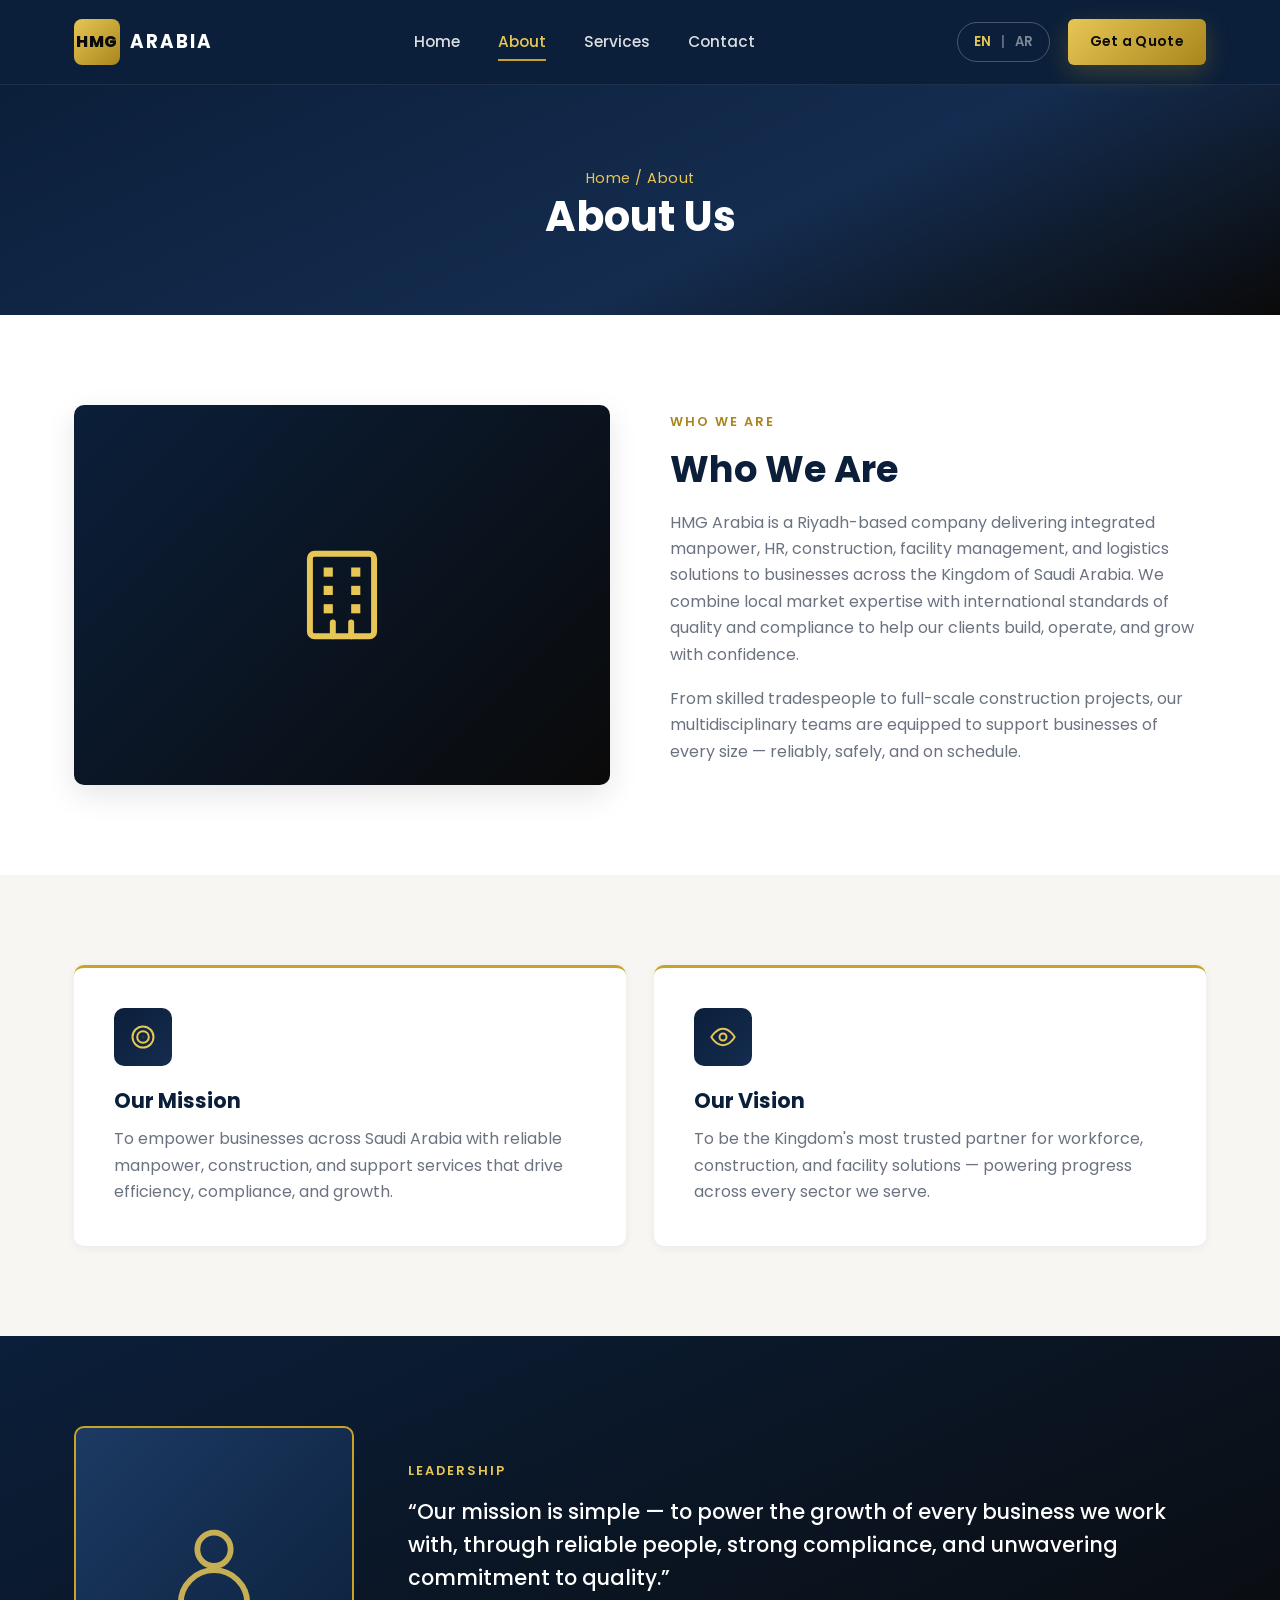
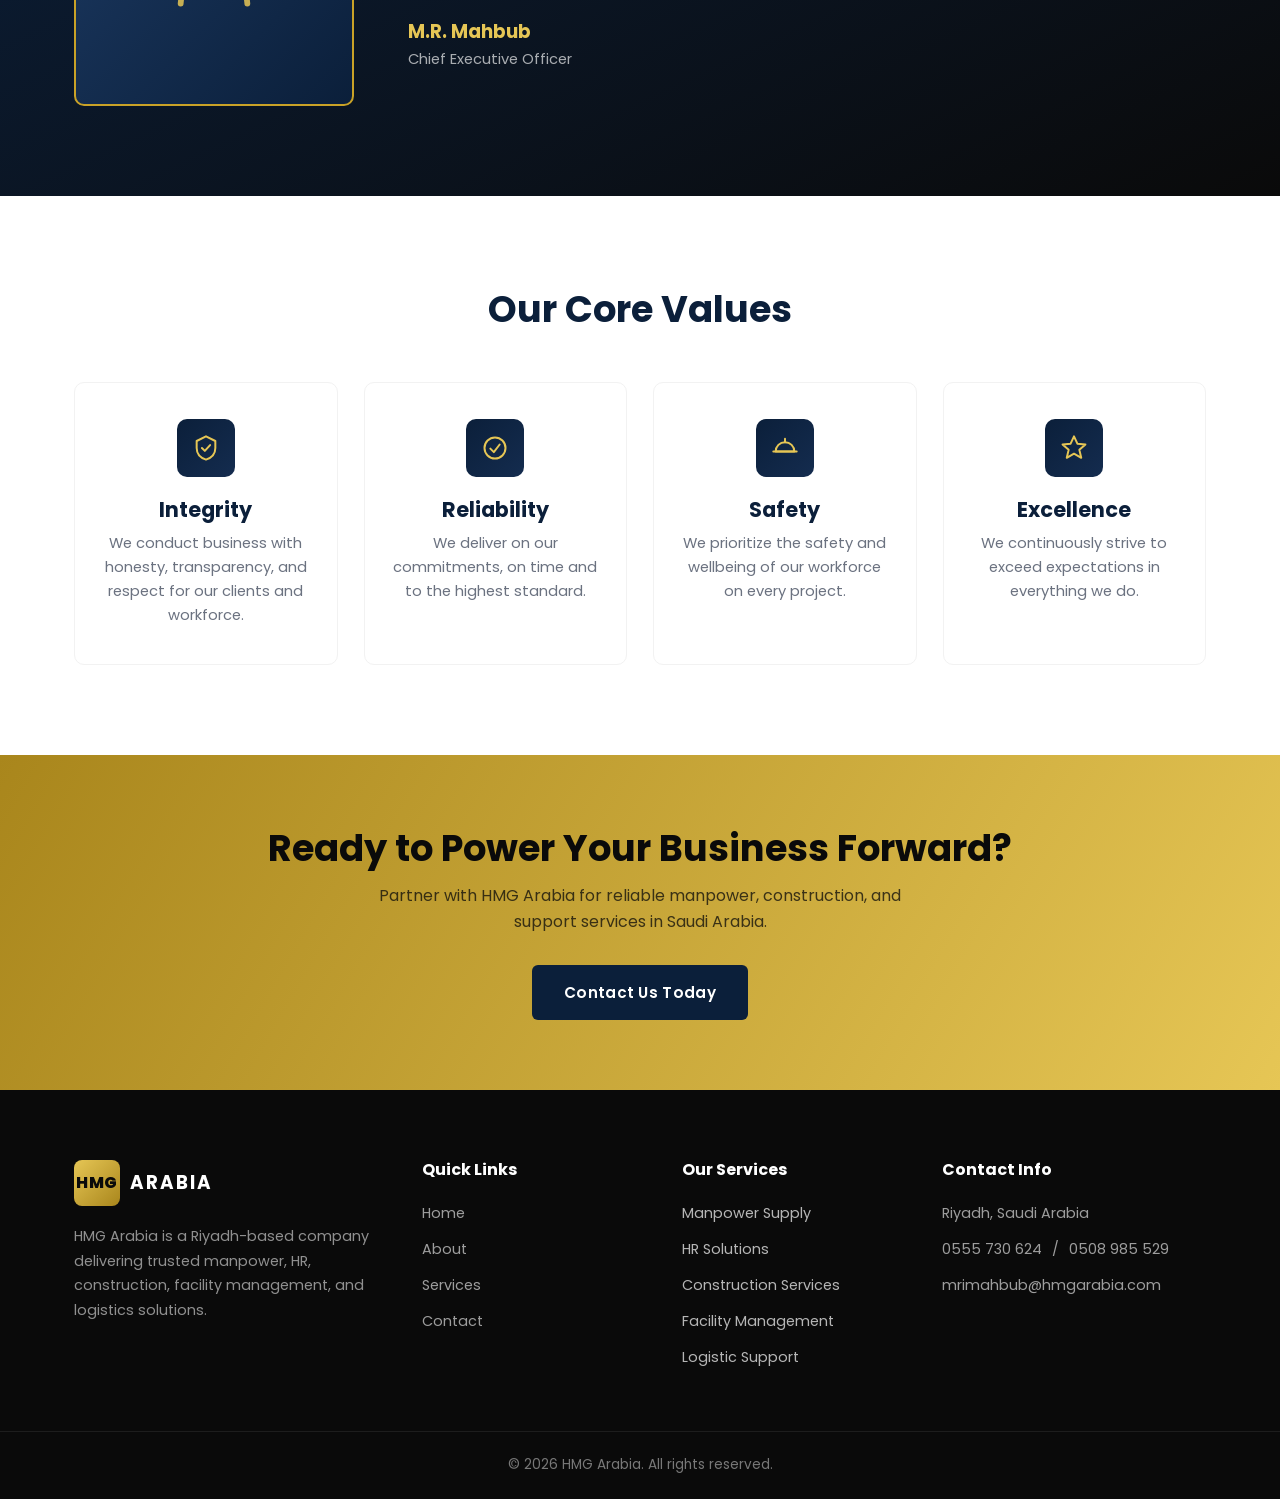
==== about.html @ bf12e7ab "Add HMG Arabia 4-page corporate website Home, About, Services, and Contact pages built with plain HT" ====
<!DOCTYPE html>
<html lang="en" dir="ltr" data-page-title="meta.title.about">
<head>
<meta charset="UTF-8" />
<meta name="viewport" content="width=device-width, initial-scale=1.0" />
<title>About Us | HMG Arabia</title>
<meta name="description" content="Learn about HMG Arabia, a Riyadh-based provider of manpower, HR, construction, facility management, and logistics services led by CEO M.R. Mahbub." />
<link rel="preconnect" href="https://fonts.googleapis.com" />
<link rel="preconnect" href="https://fonts.gstatic.com" crossorigin />
<link href="https://fonts.googleapis.com/css2?family=Poppins:wght@400;500;600;700;800&family=Cairo:wght@400;500;600;700;800&display=swap" rel="stylesheet" />
<link rel="stylesheet" href="css/style.css" />
</head>
<body>

<!-- Navbar -->
<header class="navbar" id="navbar">
  <div class="container navbar-inner">
    <a href="index.html" class="logo">
      <span class="logo-mark">HMG</span>
      <span class="logo-text">ARABIA</span>
    </a>
    <nav class="nav-links" id="navLinks">
      <a href="index.html" data-i18n="nav.home">Home</a>
      <a href="about.html" class="active" data-i18n="nav.about">About</a>
      <a href="services.html" data-i18n="nav.services">Services</a>
      <a href="contact.html" data-i18n="nav.contact">Contact</a>
    </nav>
    <div class="navbar-actions">
      <button class="lang-toggle" id="langToggle" aria-label="Toggle language">
        <span class="lang-option" data-lang="en">EN</span>
        <span class="lang-sep">|</span>
        <span class="lang-option" data-lang="ar">AR</span>
      </button>
      <a href="contact.html" class="btn btn-gold nav-cta" data-i18n="nav.getQuote">Get a Quote</a>
      <button class="hamburger" id="hamburger" aria-label="Menu">
        <span></span><span></span><span></span>
      </button>
    </div>
  </div>
</header>

<!-- Page header -->
<section class="page-header">
  <div class="container">
    <span class="breadcrumb" data-i18n="about.header.breadcrumb">Home / About</span>
    <h1 data-i18n="about.header.title">About Us</h1>
  </div>
</section>

<!-- Overview -->
<section class="overview">
  <div class="container overview-grid">
    <div class="overview-media">
      <svg viewBox="0 0 24 24" fill="none" stroke="#e6c655" stroke-width="1.3" stroke-linecap="round" stroke-linejoin="round" width="110" height="110">
        <rect x="5" y="3" width="14" height="18" rx="1"></rect>
        <rect x="8" y="6" width="2" height="2" fill="#e6c655" stroke="none"></rect>
        <rect x="14" y="6" width="2" height="2" fill="#e6c655" stroke="none"></rect>
        <rect x="8" y="10" width="2" height="2" fill="#e6c655" stroke="none"></rect>
        <rect x="14" y="10" width="2" height="2" fill="#e6c655" stroke="none"></rect>
        <rect x="8" y="14" width="2" height="2" fill="#e6c655" stroke="none"></rect>
        <rect x="14" y="14" width="2" height="2" fill="#e6c655" stroke="none"></rect>
        <line x1="10" y1="21" x2="10" y2="18"></line>
        <line x1="14" y1="21" x2="14" y2="18"></line>
      </svg>
    </div>
    <div class="overview-content">
      <span class="eyebrow" data-i18n="about.overview.title">Who We Are</span>
      <h2 data-i18n="about.overview.title">Who We Are</h2>
      <p data-i18n="about.overview.text1">HMG Arabia is a Riyadh-based company delivering integrated manpower, HR, construction, facility management, and logistics solutions to businesses across the Kingdom of Saudi Arabia. We combine local market expertise with international standards of quality and compliance to help our clients build, operate, and grow with confidence.</p>
      <p data-i18n="about.overview.text2">From skilled tradespeople to full-scale construction projects, our multidisciplinary teams are equipped to support businesses of every size — reliably, safely, and on schedule.</p>
    </div>
  </div>
</section>

<!-- Mission & Vision -->
<section class="mv-section">
  <div class="container mv-grid">
    <div class="mv-card">
      <div class="service-icon">
        <svg viewBox="0 0 24 24" fill="none" stroke="currentColor" stroke-width="1.7" stroke-linecap="round" stroke-linejoin="round">
          <circle cx="12" cy="12" r="9"></circle>
          <circle cx="12" cy="12" r="5"></circle>
          <circle cx="12" cy="12" r="1.4" fill="currentColor" stroke="none"></circle>
        </svg>
      </div>
      <h3 data-i18n="about.mission.title">Our Mission</h3>
      <p data-i18n="about.mission.text">To empower businesses across Saudi Arabia with reliable manpower, construction, and support services that drive efficiency, compliance, and growth.</p>
    </div>
    <div class="mv-card">
      <div class="service-icon">
        <svg viewBox="0 0 24 24" fill="none" stroke="currentColor" stroke-width="1.7" stroke-linecap="round" stroke-linejoin="round">
          <path d="M2 12s4-7 10-7 10 7 10 7-4 7-10 7-10-7-10-7z"></path>
          <circle cx="12" cy="12" r="3"></circle>
        </svg>
      </div>
      <h3 data-i18n="about.vision.title">Our Vision</h3>
      <p data-i18n="about.vision.text">To be the Kingdom's most trusted partner for workforce, construction, and facility solutions — powering progress across every sector we serve.</p>
    </div>
  </div>
</section>

<!-- CEO -->
<section class="ceo-section">
  <div class="container ceo-grid">
    <div class="ceo-photo">
      <svg viewBox="0 0 24 24" fill="none" stroke="currentColor" stroke-width="1.4" stroke-linecap="round" stroke-linejoin="round">
        <circle cx="12" cy="8" r="4"></circle>
        <path d="M4 21c0-4.4 3.6-8 8-8s8 3.6 8 8"></path>
      </svg>
    </div>
    <div class="ceo-content">
      <span class="ceo-label" data-i18n="about.ceo.label">Leadership</span>
      <p class="ceo-quote" data-i18n="about.ceo.quote">&ldquo;Our mission is simple — to power the growth of every business we work with, through reliable people, strong compliance, and unwavering commitment to quality.&rdquo;</p>
      <div class="ceo-name" data-i18n="about.ceo.name">M.R. Mahbub</div>
      <div class="ceo-title" data-i18n="about.ceo.title">Chief Executive Officer</div>
    </div>
  </div>
</section>

<!-- Core values -->
<section class="values-section">
  <div class="container">
    <div class="section-head">
      <h2 data-i18n="about.values.title">Our Core Values</h2>
    </div>
    <div class="values-grid">
      <div class="value-card">
        <div class="service-icon">
          <svg viewBox="0 0 24 24" fill="none" stroke="currentColor" stroke-width="1.7" stroke-linecap="round" stroke-linejoin="round">
            <path d="M12 2l8 4v6c0 5-3.5 8.5-8 10-4.5-1.5-8-5-8-10V6l8-4z"></path>
            <polyline points="8.5 12 11 14.5 15.5 9.5"></polyline>
          </svg>
        </div>
        <h3 data-i18n="about.values.items.0.title">Integrity</h3>
        <p data-i18n="about.values.items.0.desc">We conduct business with honesty, transparency, and respect for our clients and workforce.</p>
      </div>
      <div class="value-card">
        <div class="service-icon">
          <svg viewBox="0 0 24 24" fill="none" stroke="currentColor" stroke-width="1.7" stroke-linecap="round" stroke-linejoin="round">
            <circle cx="12" cy="12" r="9"></circle>
            <polyline points="8 12.5 11 15.5 16 9"></polyline>
          </svg>
        </div>
        <h3 data-i18n="about.values.items.1.title">Reliability</h3>
        <p data-i18n="about.values.items.1.desc">We deliver on our commitments, on time and to the highest standard.</p>
      </div>
      <div class="value-card">
        <div class="service-icon">
          <svg viewBox="0 0 24 24" fill="none" stroke="currentColor" stroke-width="1.7" stroke-linecap="round" stroke-linejoin="round">
            <path d="M4 15a8 8 0 0 1 16 0z"></path>
            <line x1="2" y1="15" x2="22" y2="15"></line>
            <line x1="12" y1="4" x2="12" y2="7"></line>
          </svg>
        </div>
        <h3 data-i18n="about.values.items.2.title">Safety</h3>
        <p data-i18n="about.values.items.2.desc">We prioritize the safety and wellbeing of our workforce on every project.</p>
      </div>
      <div class="value-card">
        <div class="service-icon">
          <svg viewBox="0 0 24 24" fill="none" stroke="currentColor" stroke-width="1.7" stroke-linecap="round" stroke-linejoin="round">
            <path d="M12 2l2.9 6.3 6.9.7-5.2 4.6 1.6 6.8L12 16.9 5.8 20.4l1.6-6.8L2.2 9l6.9-.7L12 2z"></path>
          </svg>
        </div>
        <h3 data-i18n="about.values.items.3.title">Excellence</h3>
        <p data-i18n="about.values.items.3.desc">We continuously strive to exceed expectations in everything we do.</p>
      </div>
    </div>
  </div>
</section>

<!-- CTA -->
<section class="cta-banner">
  <div class="container">
    <h2 data-i18n="home.cta.title">Ready to Power Your Business Forward?</h2>
    <p data-i18n="home.cta.subtitle">Partner with HMG Arabia for reliable manpower, construction, and support services in Saudi Arabia.</p>
    <a href="contact.html" class="btn btn-navy" data-i18n="home.cta.button">Contact Us Today</a>
  </div>
</section>

<!-- Footer -->
<footer class="site-footer">
  <div class="container footer-grid">
    <div class="footer-col footer-brand">
      <div class="logo">
        <span class="logo-mark">HMG</span>
        <span class="logo-text">ARABIA</span>
      </div>
      <p data-i18n="footer.description">HMG Arabia is a Riyadh-based company delivering trusted manpower, HR, construction, facility management, and logistics solutions.</p>
    </div>
    <div class="footer-col">
      <h4 data-i18n="footer.quickLinks">Quick Links</h4>
      <ul>
        <li><a href="index.html" data-i18n="nav.home">Home</a></li>
        <li><a href="about.html" data-i18n="nav.about">About</a></li>
        <li><a href="services.html" data-i18n="nav.services">Services</a></li>
        <li><a href="contact.html" data-i18n="nav.contact">Contact</a></li>
      </ul>
    </div>
    <div class="footer-col">
      <h4 data-i18n="footer.ourServices">Our Services</h4>
      <ul>
        <li data-i18n="home.services.items.0.title">Manpower Supply</li>
        <li data-i18n="home.services.items.1.title">HR Solutions</li>
        <li data-i18n="home.services.items.2.title">Construction Services</li>
        <li data-i18n="home.services.items.3.title">Facility Management</li>
        <li data-i18n="home.services.items.4.title">Logistic Support</li>
      </ul>
    </div>
    <div class="footer-col">
      <h4 data-i18n="footer.contactInfo">Contact Info</h4>
      <ul class="footer-contact">
        <li><span data-i18n="contact.info.address">Riyadh, Saudi Arabia</span></li>
        <li><a href="tel:0555730624">0555 730 624</a> / <a href="tel:0508985529">0508 985 529</a></li>
        <li><a href="mailto:mrimahbub@hmgarabia.com">mrimahbub@hmgarabia.com</a></li>
      </ul>
    </div>
  </div>
  <div class="footer-bottom">
    <p>&copy; <span id="year"></span> HMG Arabia. <span data-i18n="footer.rights">All rights reserved.</span></p>
  </div>
</footer>

<script src="js/translations.js"></script>
<script src="js/main.js"></script>
</body>
</html>
---- css/style.css ----
/* ===========================
   HMG Arabia — Stylesheet
   =========================== */

:root {
  --gold: #c9a227;
  --gold-light: #e6c655;
  --gold-dark: #a9861c;
  --navy: #0b1f3a;
  --navy-light: #142c4f;
  --navy-lighter: #1c3a63;
  --black: #0a0a0a;
  --white: #ffffff;
  --off-white: #f7f6f3;
  --gray-100: #f2f2f2;
  --gray-300: #d9d9d9;
  --text-muted: #6b7280;
  --text-body: #333333;
  --shadow-sm: 0 2px 10px rgba(10, 10, 10, 0.06);
  --shadow-md: 0 10px 30px rgba(10, 10, 10, 0.1);
  --shadow-gold: 0 8px 24px rgba(201, 162, 39, 0.25);
  --radius: 10px;
  --container-width: 1180px;
  --font-en: "Poppins", "Segoe UI", Tahoma, Arial, sans-serif;
  --font-ar: "Cairo", "Segoe UI", Tahoma, Arial, sans-serif;
  --transition: all 0.25s ease;
}

* {
  margin: 0;
  padding: 0;
  box-sizing: border-box;
}

html {
  scroll-behavior: smooth;
}

body {
  font-family: var(--font-en);
  color: var(--text-body);
  background: var(--white);
  line-height: 1.65;
  overflow-x: hidden;
}

html[dir="rtl"] body {
  font-family: var(--font-ar);
}

img {
  max-width: 100%;
  display: block;
}

a {
  text-decoration: none;
  color: inherit;
}

ul {
  list-style: none;
}

button {
  font-family: inherit;
  cursor: pointer;
  border: none;
  background: none;
}

input,
textarea {
  font-family: inherit;
}

.container {
  width: 100%;
  max-width: var(--container-width);
  margin: 0 auto;
  padding: 0 24px;
}

section {
  padding: 90px 0;
}

.section-head {
  text-align: center;
  max-width: 640px;
  margin: 0 auto 50px;
}

.eyebrow {
  display: inline-block;
  color: var(--gold-dark);
  font-weight: 600;
  font-size: 0.8rem;
  letter-spacing: 2px;
  text-transform: uppercase;
  margin-bottom: 14px;
}

h1, h2, h3, h4 {
  color: var(--navy);
  font-weight: 700;
  line-height: 1.25;
}

h1 { font-size: 3.1rem; }
h2 { font-size: 2.3rem; }
h3 { font-size: 1.3rem; }

.section-head h2 {
  margin-bottom: 14px;
}

.section-head p {
  color: var(--text-muted);
  font-size: 1.05rem;
}

.text-white { color: var(--white); }

/* ===== Buttons ===== */
.btn {
  display: inline-flex;
  align-items: center;
  justify-content: center;
  gap: 8px;
  padding: 15px 32px;
  border-radius: 6px;
  font-weight: 600;
  font-size: 0.95rem;
  letter-spacing: 0.3px;
  transition: var(--transition);
  white-space: nowrap;
}

.btn-gold {
  background: linear-gradient(135deg, var(--gold-light), var(--gold-dark));
  color: var(--black);
  box-shadow: var(--shadow-gold);
}

.btn-gold:hover {
  transform: translateY(-2px);
  box-shadow: 0 12px 28px rgba(201, 162, 39, 0.35);
}

.btn-outline {
  background: transparent;
  color: var(--white);
  border: 1.5px solid rgba(255, 255, 255, 0.5);
}

.btn-outline:hover {
  border-color: var(--gold-light);
  color: var(--gold-light);
}

.btn-navy {
  background: var(--navy);
  color: var(--white);
}

.btn-navy:hover {
  background: var(--navy-light);
}

.btn-block {
  width: 100%;
}

/* ===== Navbar ===== */
.navbar {
  position: sticky;
  top: 0;
  z-index: 1000;
  background: var(--navy);
  border-bottom: 1px solid rgba(255, 255, 255, 0.08);
  transition: var(--transition);
}

.navbar.scrolled {
  box-shadow: var(--shadow-md);
}

.navbar-inner {
  display: flex;
  align-items: center;
  justify-content: space-between;
  height: 84px;
}

.logo {
  display: flex;
  align-items: center;
  gap: 10px;
}

.logo-mark {
  display: flex;
  align-items: center;
  justify-content: center;
  width: 46px;
  height: 46px;
  border-radius: 8px;
  background: linear-gradient(135deg, var(--gold-light), var(--gold-dark));
  color: var(--black);
  font-weight: 800;
  font-size: 1rem;
  letter-spacing: 0.5px;
}

.logo-text {
  color: var(--white);
  font-weight: 700;
  font-size: 1.15rem;
  letter-spacing: 2px;
}

.nav-links {
  display: flex;
  align-items: center;
  gap: 38px;
}

.nav-links a {
  color: rgba(255, 255, 255, 0.85);
  font-weight: 500;
  font-size: 0.96rem;
  position: relative;
  padding: 6px 0;
  transition: var(--transition);
}

.nav-links a::after {
  content: "";
  position: absolute;
  bottom: 0;
  left: 0;
  width: 0;
  height: 2px;
  background: var(--gold);
  transition: width 0.25s ease;
}

.nav-links a:hover,
.nav-links a.active {
  color: var(--gold-light);
}

.nav-links a:hover::after,
.nav-links a.active::after {
  width: 100%;
}

.navbar-actions {
  display: flex;
  align-items: center;
  gap: 18px;
}

.lang-toggle {
  display: flex;
  align-items: center;
  gap: 6px;
  padding: 7px 12px;
  border: 1px solid rgba(255, 255, 255, 0.25);
  border-radius: 30px;
  color: rgba(255, 255, 255, 0.85);
  font-size: 0.82rem;
  font-weight: 600;
}

.lang-toggle:hover {
  border-color: var(--gold);
}

.lang-option {
  padding: 2px 4px;
  opacity: 0.55;
  transition: var(--transition);
}

.lang-option.active {
  opacity: 1;
  color: var(--gold-light);
}

.lang-sep {
  opacity: 0.4;
}

.nav-cta {
  padding: 11px 22px;
  font-size: 0.88rem;
}

.hamburger {
  display: none;
  flex-direction: column;
  gap: 5px;
  width: 30px;
  padding: 4px;
}

.hamburger span {
  display: block;
  height: 2px;
  width: 100%;
  background: var(--white);
  transition: var(--transition);
}

.hamburger.open span:nth-child(1) { transform: translateY(7px) rotate(45deg); }
.hamburger.open span:nth-child(2) { opacity: 0; }
.hamburger.open span:nth-child(3) { transform: translateY(-7px) rotate(-45deg); }

/* ===== Hero (Home) ===== */
.hero {
  position: relative;
  background: linear-gradient(155deg, var(--navy) 0%, var(--navy-light) 55%, var(--black) 100%);
  color: var(--white);
  padding: 130px 0 150px;
  overflow: hidden;
}

.hero::before {
  content: "";
  position: absolute;
  top: -120px;
  right: -120px;
  width: 420px;
  height: 420px;
  border-radius: 50%;
  background: radial-gradient(circle, rgba(201, 162, 39, 0.25), transparent 70%);
}

.hero::after {
  content: "";
  position: absolute;
  bottom: -160px;
  left: -100px;
  width: 380px;
  height: 380px;
  border-radius: 50%;
  background: radial-gradient(circle, rgba(201, 162, 39, 0.12), transparent 70%);
}

.hero-inner {
  position: relative;
  z-index: 2;
  max-width: 760px;
}

.hero .eyebrow {
  color: var(--gold-light);
}

.hero h1 {
  color: var(--white);
  font-size: 3.4rem;
  margin-bottom: 22px;
}

.hero h1 .accent {
  color: var(--gold-light);
}

.hero p {
  font-size: 1.15rem;
  color: rgba(255, 255, 255, 0.82);
  max-width: 600px;
  margin-bottom: 38px;
}

.hero-actions {
  display: flex;
  gap: 18px;
  flex-wrap: wrap;
}

/* ===== Page Header (inner pages) ===== */
.page-header {
  background: linear-gradient(155deg, var(--navy) 0%, var(--navy-light) 60%, var(--black) 100%);
  color: var(--white);
  padding: 80px 0 60px;
  text-align: center;
}

.page-header h1 {
  color: var(--white);
  font-size: 2.6rem;
  margin-bottom: 12px;
}

.breadcrumb {
  color: var(--gold-light);
  font-size: 0.9rem;
  letter-spacing: 0.5px;
}

.page-header .page-subtitle {
  color: rgba(255, 255, 255, 0.78);
  max-width: 560px;
  margin: 16px auto 0;
}

/* ===== Home: About preview ===== */
.about-preview {
  background: var(--off-white);
}

.about-preview-grid {
  display: grid;
  grid-template-columns: 1fr 1fr;
  gap: 60px;
  align-items: center;
}

.about-preview-media {
  position: relative;
  height: 340px;
  border-radius: var(--radius);
  background: linear-gradient(135deg, var(--navy), var(--navy-light));
  display: flex;
  align-items: center;
  justify-content: center;
  overflow: hidden;
  box-shadow: var(--shadow-md);
}

.about-preview-media .badge-years {
  position: absolute;
  bottom: 22px;
  inset-inline-start: 22px;
  background: var(--white);
  border-radius: 8px;
  padding: 16px 22px;
  box-shadow: var(--shadow-md);
  text-align: center;
}

.badge-years strong {
  display: block;
  font-size: 1.7rem;
  color: var(--gold-dark);
}

.badge-years span {
  font-size: 0.8rem;
  color: var(--text-muted);
}

.icon-xl svg {
  width: 96px;
  height: 96px;
  stroke: var(--gold-light);
  opacity: 0.85;
}

.about-preview-content h2 {
  margin-bottom: 18px;
}

.about-preview-content p {
  color: var(--text-muted);
  margin-bottom: 26px;
}

/* ===== Services grid (Home preview) ===== */
.services-grid {
  display: grid;
  grid-template-columns: repeat(3, 1fr);
  gap: 28px;
}

.service-card {
  background: var(--white);
  border: 1px solid var(--gray-100);
  border-radius: var(--radius);
  padding: 36px 30px;
  box-shadow: var(--shadow-sm);
  transition: var(--transition);
}

.service-card:hover {
  transform: translateY(-6px);
  box-shadow: var(--shadow-md);
  border-color: var(--gold-light);
}

.service-icon {
  width: 58px;
  height: 58px;
  border-radius: 10px;
  background: linear-gradient(135deg, var(--navy), var(--navy-light));
  display: flex;
  align-items: center;
  justify-content: center;
  margin-bottom: 20px;
}

.service-icon svg {
  width: 28px;
  height: 28px;
  stroke: var(--gold-light);
}

.service-card h3 {
  margin-bottom: 10px;
}

.service-card p {
  color: var(--text-muted);
  font-size: 0.95rem;
}

.services-preview-footer {
  text-align: center;
  margin-top: 44px;
}

/* ===== Why choose us ===== */
.why-section {
  background: var(--navy);
  color: var(--white);
}

.why-section .section-head h2 {
  color: var(--white);
}

.why-section .section-head p {
  color: rgba(255, 255, 255, 0.7);
}

.why-grid {
  display: grid;
  grid-template-columns: repeat(4, 1fr);
  gap: 26px;
}

.why-card {
  text-align: center;
  padding: 34px 20px;
  border-radius: var(--radius);
  background: rgba(255, 255, 255, 0.04);
  border: 1px solid rgba(255, 255, 255, 0.08);
  transition: var(--transition);
}

.why-card:hover {
  background: rgba(201, 162, 39, 0.08);
  border-color: var(--gold);
}

.why-number {
  display: inline-flex;
  align-items: center;
  justify-content: center;
  width: 44px;
  height: 44px;
  border-radius: 50%;
  border: 1.5px solid var(--gold);
  color: var(--gold-light);
  font-weight: 700;
  margin-bottom: 18px;
}

.why-card h3 {
  color: var(--white);
  font-size: 1.1rem;
  margin-bottom: 10px;
}

.why-card p {
  color: rgba(255, 255, 255, 0.65);
  font-size: 0.92rem;
}

/* ===== CTA banner ===== */
.cta-banner {
  background: linear-gradient(120deg, var(--gold-dark), var(--gold-light));
  text-align: center;
  padding: 70px 0;
}

.cta-banner h2 {
  color: var(--black);
  margin-bottom: 12px;
}

.cta-banner p {
  color: rgba(10, 10, 10, 0.75);
  max-width: 560px;
  margin: 0 auto 30px;
}

/* ===== About page ===== */
.overview-grid {
  display: grid;
  grid-template-columns: 1fr 1fr;
  gap: 60px;
  align-items: center;
}

.overview-content h2 {
  margin-bottom: 18px;
}

.overview-content p {
  color: var(--text-muted);
  margin-bottom: 18px;
}

.overview-media {
  height: 380px;
  border-radius: var(--radius);
  background: linear-gradient(135deg, var(--navy), var(--black));
  display: flex;
  align-items: center;
  justify-content: center;
  box-shadow: var(--shadow-md);
}

.mv-section {
  background: var(--off-white);
}

.mv-grid {
  display: grid;
  grid-template-columns: 1fr 1fr;
  gap: 28px;
}

.mv-card {
  background: var(--white);
  border-top: 3px solid var(--gold);
  border-radius: var(--radius);
  padding: 40px;
  box-shadow: var(--shadow-sm);
}

.mv-card .service-icon {
  margin-bottom: 22px;
}

.mv-card h3 {
  margin-bottom: 12px;
}

.mv-card p {
  color: var(--text-muted);
}

/* ===== CEO section ===== */
.ceo-section {
  background: linear-gradient(155deg, var(--navy), var(--black));
  color: var(--white);
}

.ceo-grid {
  display: grid;
  grid-template-columns: 280px 1fr;
  gap: 54px;
  align-items: center;
}

.ceo-photo {
  width: 100%;
  aspect-ratio: 1 / 1;
  border-radius: var(--radius);
  background: linear-gradient(135deg, var(--navy-lighter), var(--navy));
  border: 2px solid var(--gold);
  display: flex;
  align-items: center;
  justify-content: center;
}

.ceo-photo svg {
  width: 100px;
  height: 100px;
  stroke: var(--gold-light);
  opacity: 0.85;
}

.ceo-label {
  color: var(--gold-light);
  font-weight: 600;
  letter-spacing: 2px;
  text-transform: uppercase;
  font-size: 0.8rem;
  margin-bottom: 14px;
  display: block;
}

.ceo-quote {
  font-size: 1.3rem;
  font-weight: 500;
  line-height: 1.6;
  margin-bottom: 22px;
  color: var(--white);
}

.ceo-name {
  font-size: 1.15rem;
  font-weight: 700;
  color: var(--gold-light);
}

.ceo-title {
  color: rgba(255, 255, 255, 0.65);
  font-size: 0.92rem;
}

/* ===== Values grid ===== */
.values-grid {
  display: grid;
  grid-template-columns: repeat(4, 1fr);
  gap: 26px;
}

.value-card {
  text-align: center;
  padding: 36px 24px;
  border-radius: var(--radius);
  border: 1px solid var(--gray-100);
  transition: var(--transition);
}

.value-card:hover {
  border-color: var(--gold-light);
  box-shadow: var(--shadow-sm);
}

.value-card .service-icon {
  margin: 0 auto 20px;
}

.value-card h3 {
  margin-bottom: 8px;
}

.value-card p {
  color: var(--text-muted);
  font-size: 0.92rem;
}

/* ===== Services page ===== */
.service-detail {
  display: grid;
  grid-template-columns: 1fr 1fr;
  gap: 60px;
  align-items: center;
  padding: 60px 0;
  border-bottom: 1px solid var(--gray-100);
}

.service-detail:last-of-type {
  border-bottom: none;
}

.service-detail:nth-child(even) .service-detail-media {
  order: 2;
}

.service-detail-media {
  height: 300px;
  border-radius: var(--radius);
  background: linear-gradient(135deg, var(--navy), var(--navy-light));
  display: flex;
  align-items: center;
  justify-content: center;
  box-shadow: var(--shadow-md);
}

.service-detail-media svg {
  width: 90px;
  height: 90px;
  stroke: var(--gold-light);
}

.service-detail-content .service-index {
  color: var(--gold-dark);
  font-weight: 700;
  font-size: 0.85rem;
  letter-spacing: 2px;
  margin-bottom: 10px;
  display: block;
}

.service-detail-content h2 {
  margin-bottom: 14px;
}

.service-detail-content > p {
  color: var(--text-muted);
  margin-bottom: 22px;
}

.service-tags {
  display: flex;
  flex-wrap: wrap;
  gap: 10px;
}

.service-tags li {
  background: var(--off-white);
  border: 1px solid var(--gray-300);
  padding: 9px 16px;
  border-radius: 30px;
  font-size: 0.86rem;
  font-weight: 500;
  color: var(--navy);
}

.service-tags li::before {
  content: "\2713  ";
  color: var(--gold-dark);
  font-weight: 700;
}

/* ===== Contact page ===== */
.contact-info-grid {
  display: grid;
  grid-template-columns: repeat(3, 1fr);
  gap: 26px;
  margin-bottom: 70px;
}

.info-card {
  text-align: center;
  padding: 40px 26px;
  border-radius: var(--radius);
  border: 1px solid var(--gray-100);
  box-shadow: var(--shadow-sm);
  transition: var(--transition);
}

.info-card:hover {
  border-color: var(--gold-light);
  transform: translateY(-4px);
}

.info-card .service-icon {
  margin: 0 auto 20px;
}

.info-card h3 {
  margin-bottom: 10px;
  font-size: 1.05rem;
}

.info-card p,
.info-card a {
  color: var(--text-muted);
  font-size: 0.95rem;
  display: block;
}

.info-card a:hover {
  color: var(--gold-dark);
}

.contact-grid {
  display: grid;
  grid-template-columns: 1.1fr 0.9fr;
  gap: 50px;
}

.contact-form-wrap {
  background: var(--off-white);
  border-radius: var(--radius);
  padding: 44px;
}

.contact-form-wrap h2 {
  margin-bottom: 26px;
  font-size: 1.5rem;
}

.form-group {
  margin-bottom: 20px;
}

.form-group label {
  display: block;
  font-weight: 600;
  font-size: 0.88rem;
  color: var(--navy);
  margin-bottom: 8px;
}

.form-group input,
.form-group textarea {
  width: 100%;
  padding: 13px 16px;
  border: 1px solid var(--gray-300);
  border-radius: 6px;
  font-size: 0.95rem;
  background: var(--white);
  transition: var(--transition);
}

.form-group input:focus,
.form-group textarea:focus {
  outline: none;
  border-color: var(--gold);
  box-shadow: 0 0 0 3px rgba(201, 162, 39, 0.15);
}

.form-group input.invalid,
.form-group textarea.invalid {
  border-color: #c0392b;
}

.form-group textarea {
  resize: vertical;
  min-height: 130px;
}

.form-error,
.form-success {
  display: none;
  padding: 14px 18px;
  border-radius: 6px;
  font-size: 0.9rem;
  margin-bottom: 20px;
}

.form-error.show {
  display: block;
  background: #fdecea;
  color: #c0392b;
  border: 1px solid #f3c6c1;
}

.form-success.show {
  display: block;
  background: #eaf7ee;
  color: #1e7a3d;
  border: 1px solid #c3e9cf;
}

.map-wrap {
  border-radius: var(--radius);
  overflow: hidden;
  box-shadow: var(--shadow-sm);
  height: 100%;
  min-height: 420px;
  display: flex;
  flex-direction: column;
}

.map-wrap h3 {
  padding: 20px 24px;
  background: var(--navy);
  color: var(--white);
}

.map-wrap iframe {
  border: 0;
  width: 100%;
  flex: 1;
  min-height: 360px;
}

/* ===== Footer ===== */
.site-footer {
  background: var(--black);
  color: rgba(255, 255, 255, 0.7);
  padding: 70px 0 0;
}

.footer-grid {
  display: grid;
  grid-template-columns: 1.4fr 1fr 1fr 1.2fr;
  gap: 40px;
  padding-bottom: 50px;
}

.footer-brand .logo {
  margin-bottom: 18px;
}

.footer-brand p {
  font-size: 0.9rem;
  line-height: 1.7;
  color: rgba(255, 255, 255, 0.55);
}

.footer-col h4 {
  color: var(--white);
  font-size: 1rem;
  margin-bottom: 22px;
}

.footer-col ul li {
  margin-bottom: 12px;
  font-size: 0.9rem;
}

.footer-col ul li a {
  color: rgba(255, 255, 255, 0.6);
  transition: var(--transition);
}

.footer-col ul li a:hover {
  color: var(--gold-light);
}

.footer-contact li {
  display: flex;
  gap: 10px;
  color: rgba(255, 255, 255, 0.6);
}

.footer-bottom {
  border-top: 1px solid rgba(255, 255, 255, 0.08);
  padding: 22px 0;
  text-align: center;
  font-size: 0.85rem;
  color: rgba(255, 255, 255, 0.45);
}

/* ===========================
   Responsive
   =========================== */
@media (max-width: 992px) {
  h1 { font-size: 2.4rem; }
  .hero h1 { font-size: 2.5rem; }
  .services-grid { grid-template-columns: repeat(2, 1fr); }
  .why-grid { grid-template-columns: repeat(2, 1fr); }
  .values-grid { grid-template-columns: repeat(2, 1fr); }
  .contact-info-grid { grid-template-columns: repeat(2, 1fr); }
  .footer-grid { grid-template-columns: 1fr 1fr; }
  .about-preview-grid,
  .overview-grid,
  .mv-grid,
  .ceo-grid,
  .contact-grid {
    grid-template-columns: 1fr;
  }
  .service-detail {
    grid-template-columns: 1fr;
  }
  .service-detail:nth-child(even) .service-detail-media {
    order: 0;
  }
  .ceo-photo {
    max-width: 240px;
    margin: 0 auto;
  }
}

@media (max-width: 768px) {
  section { padding: 60px 0; }
  .nav-links {
    position: fixed;
    top: 84px;
    inset-inline-start: 0;
    width: 100%;
    background: var(--navy);
    flex-direction: column;
    align-items: flex-start;
    gap: 0;
    padding: 0;
    max-height: 0;
    overflow: hidden;
    transition: max-height 0.3s ease;
    border-top: 1px solid rgba(255, 255, 255, 0.08);
  }
  .nav-links.open {
    max-height: 400px;
  }
  .nav-links a {
    width: 100%;
    padding: 16px 24px;
  }
  .nav-links a::after {
    display: none;
  }
  .nav-cta {
    display: none;
  }
  .hamburger {
    display: flex;
  }
  .hero {
    padding: 90px 0 100px;
  }
  .hero h1 {
    font-size: 2.1rem;
  }
  .services-grid,
  .why-grid,
  .values-grid,
  .contact-info-grid {
    grid-template-columns: 1fr;
  }
  .footer-grid {
    grid-template-columns: 1fr;
    gap: 34px;
  }
}

@media (max-width: 480px) {
  h1 { font-size: 2rem; }
  h2 { font-size: 1.7rem; }
  .hero-actions {
    flex-direction: column;
    align-items: stretch;
  }
  .contact-form-wrap {
    padding: 28px 22px;
  }
}

/* ===========================
   RTL adjustments
   =========================== */
html[dir="rtl"] .service-tags li::before {
  content: "";
}

html[dir="rtl"] .service-tags li::after {
  content: "  \2713";
  color: var(--gold-dark);
  font-weight: 700;
}

html[dir="rtl"] .nav-links a::after {
  left: auto;
  right: 0;
}

html[dir="rtl"] .footer-contact li {
  direction: rtl;
}

html[dir="rtl"] .eyebrow,
html[dir="rtl"] .ceo-label {
  letter-spacing: 0.5px;
}
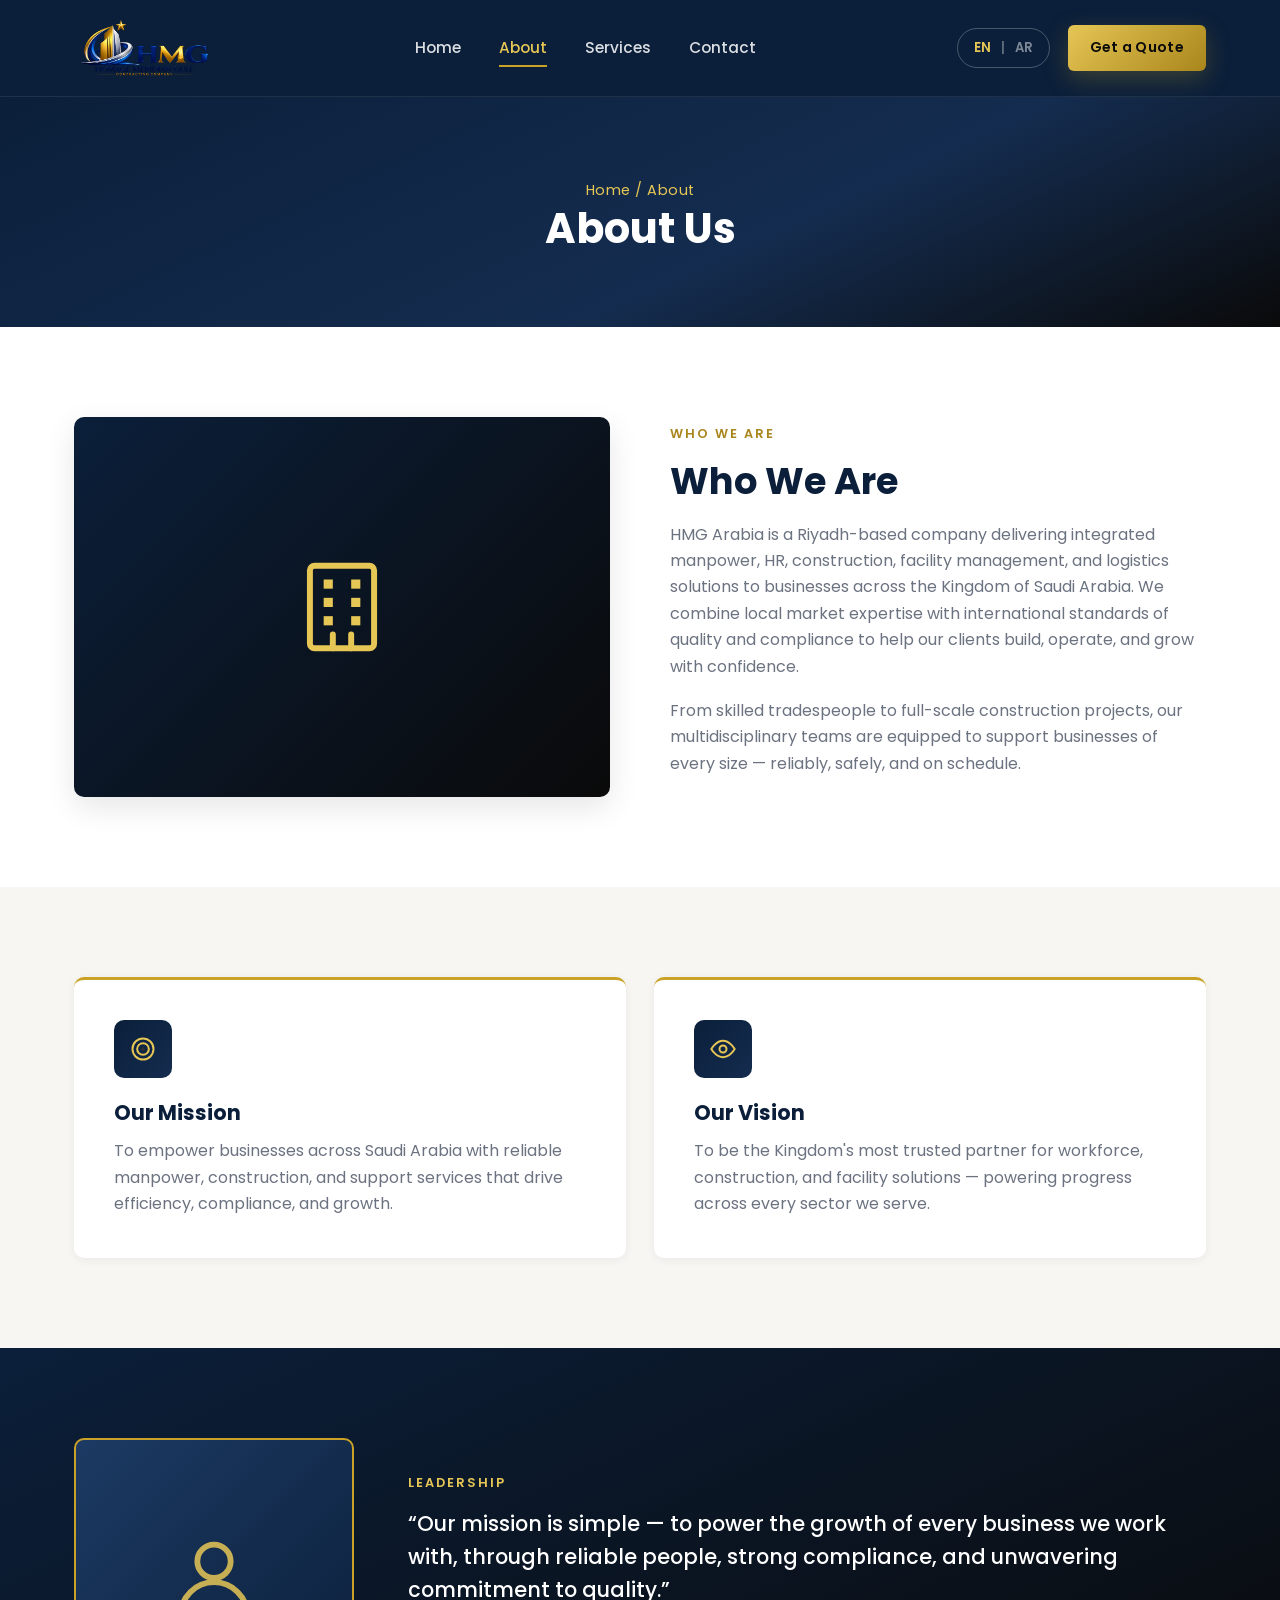
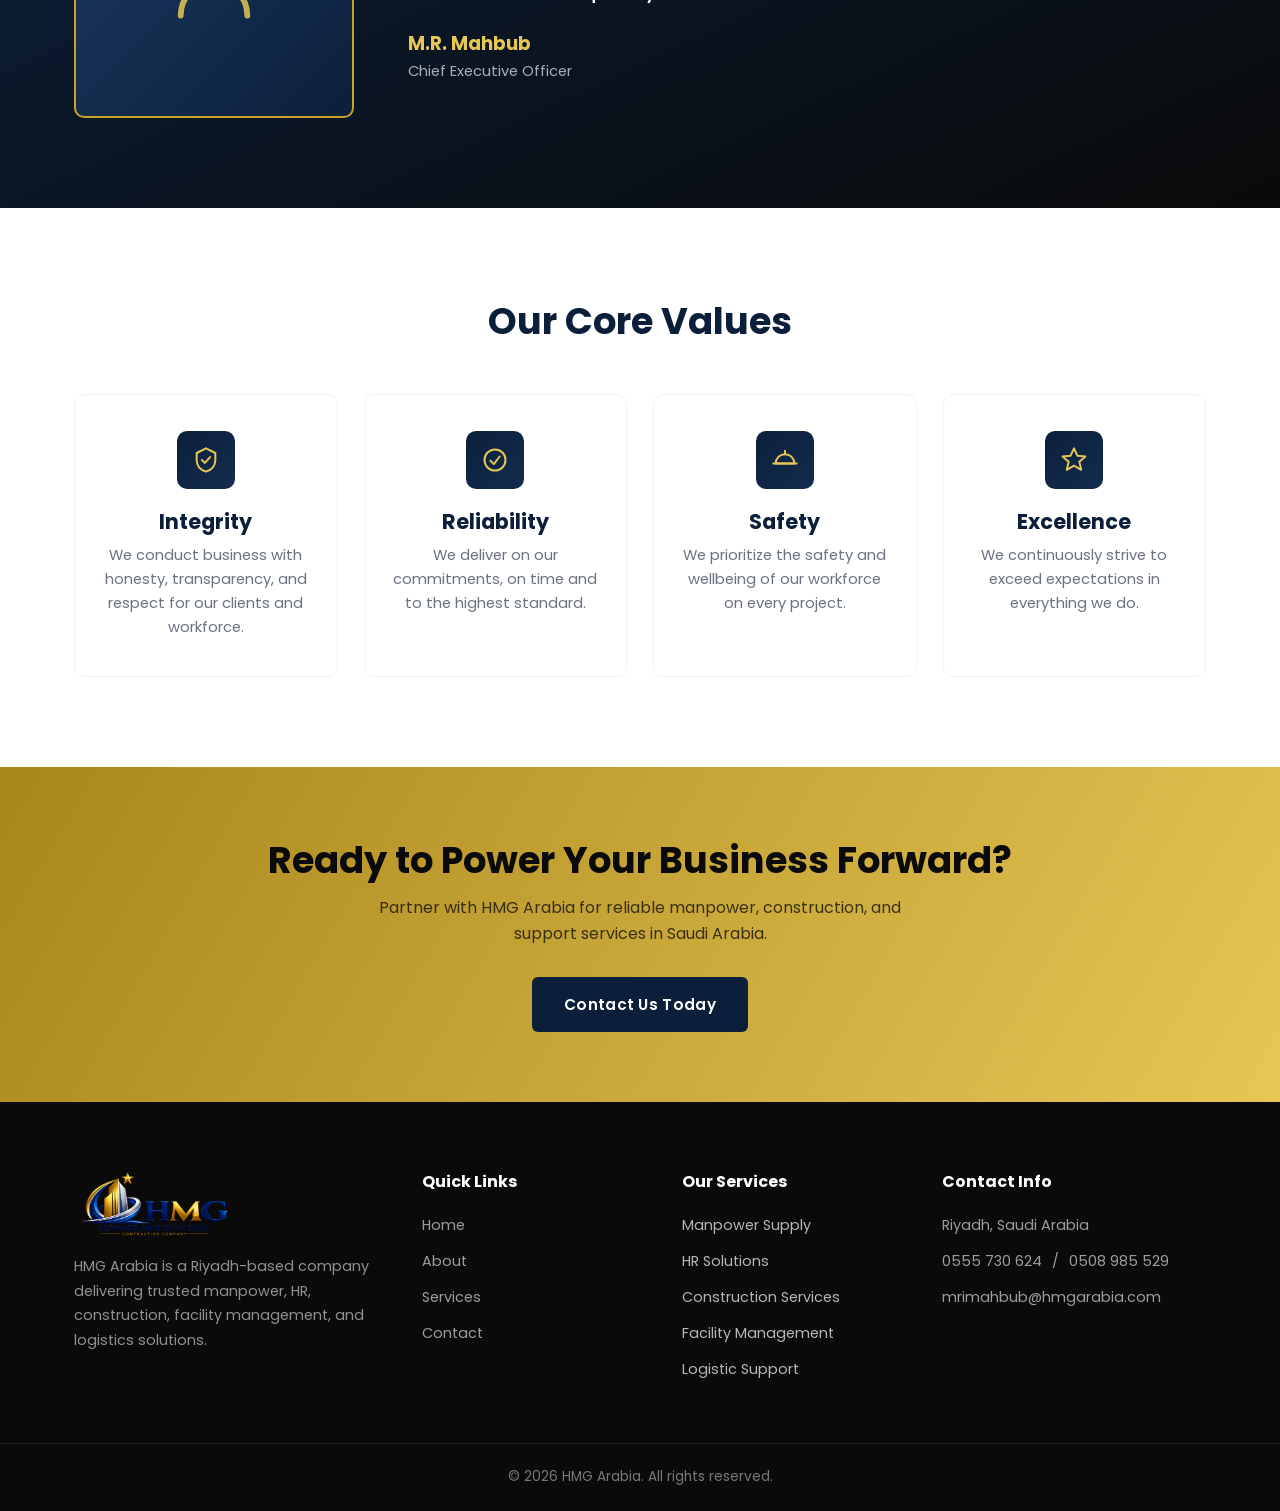
==== commit d8dec5ef: "Replace placeholder navbar/footer logo with real HMG logo image Adds images/logo.png and updates all" ====
--- a/about.html
+++ b/about.html
@@ -16,8 +16,7 @@
 <header class="navbar" id="navbar">
   <div class="container navbar-inner">
     <a href="index.html" class="logo">
-      <span class="logo-mark">HMG</span>
-      <span class="logo-text">ARABIA</span>
+      <img src="images/logo.png" alt="HMG Arabia" class="logo-img" />
     </a>
     <nav class="nav-links" id="navLinks">
       <a href="index.html" data-i18n="nav.home">Home</a>
@@ -182,8 +181,7 @@
   <div class="container footer-grid">
     <div class="footer-col footer-brand">
       <div class="logo">
-        <span class="logo-mark">HMG</span>
-        <span class="logo-text">ARABIA</span>
+        <img src="images/logo.png" alt="HMG Arabia" class="logo-img" />
       </div>
       <p data-i18n="footer.description">HMG Arabia is a Riyadh-based company delivering trusted manpower, HR, construction, facility management, and logistics solutions.</p>
     </div>
--- a/css/style.css
+++ b/css/style.css
@@ -190,7 +190,7 @@
   display: flex;
   align-items: center;
   justify-content: space-between;
-  height: 84px;
+  height: 96px;
 }
 
 .logo {
@@ -199,25 +199,14 @@
   gap: 10px;
 }
 
-.logo-mark {
-  display: flex;
-  align-items: center;
-  justify-content: center;
-  width: 46px;
-  height: 46px;
-  border-radius: 8px;
-  background: linear-gradient(135deg, var(--gold-light), var(--gold-dark));
-  color: var(--black);
-  font-weight: 800;
-  font-size: 1rem;
-  letter-spacing: 0.5px;
-}
-
-.logo-text {
-  color: var(--white);
-  font-weight: 700;
-  font-size: 1.15rem;
-  letter-spacing: 2px;
+.logo-img {
+  height: 56px;
+  width: auto;
+  display: block;
+}
+
+.footer-brand .logo-img {
+  height: 64px;
 }
 
 .nav-links {
@@ -1058,9 +1047,11 @@
 
 @media (max-width: 768px) {
   section { padding: 60px 0; }
+  .logo-img { height: 42px; }
+  .navbar-inner { height: 76px; }
   .nav-links {
     position: fixed;
-    top: 84px;
+    top: 76px;
     inset-inline-start: 0;
     width: 100%;
     background: var(--navy);
